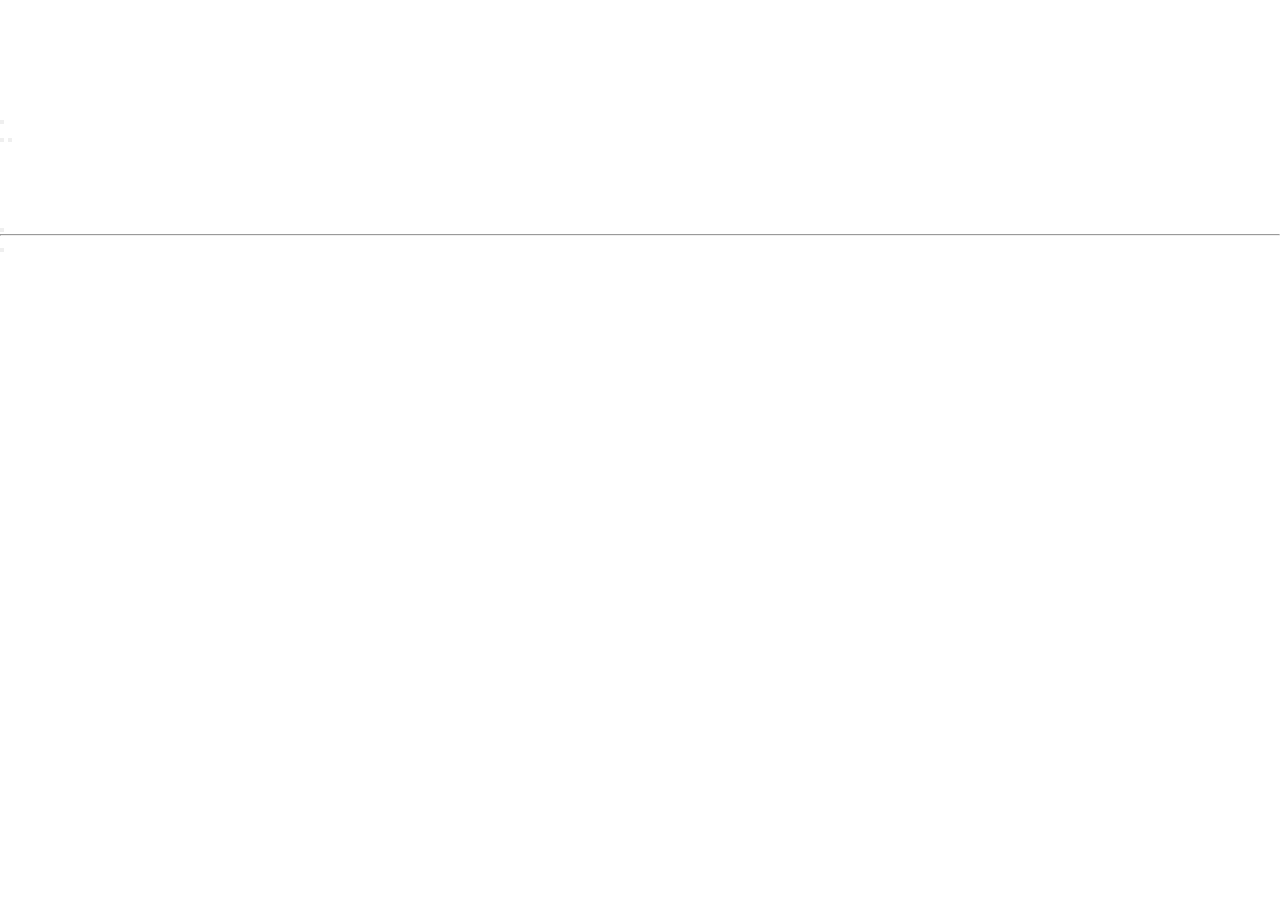
==== index.html @ 7c915f16 "scaffolding - file CSS - cartella img" ====
<!DOCTYPE html>
<html lang="it">
<head>
    <meta charset="UTF-8">
    <meta http-equiv="X-UA-Compatible" content="IE=edge">
    <meta name="viewport" content="width=device-width, initial-scale=1.0">
    <link rel="stylesheet" href="css/style.css">
    <title>Discord</title>
</head>
<body>
    <header>
        <div class="container clearfix">
            <div class="logo float sx">
                <img src="" alt="">
            </div>

            <nav class="float sx">
                <ul>
                    <li><a href=""></a></li>
                    <li><a href=""></a></li>
                    <li><a href=""></a></li>
                    <li><a href=""></a></li>
                    <li><a href=""></a></li>
                </ul>
            </nav>

            <div class="log-in_box float sx">
                <button class="log-in_button white_bg"></button>
            </div>
        </div>
    </header>

    <main>
        <section class="banner_top">
            <div class="container"> 

                <h1></h1>
                <p></p>

                <div class="banner_button">
                    <button class="cta download white_bg">
                        <a href=""></a>
                    </button>

                    <button class="cta darkgray_bg">
                        <a href=""></a>
                    </button>
                </div>

            </div>
        </section>

        <section class=" container white_bg">

            <div class="clearfix sx_img_dir">

                <div class="img_box float sx">
                    <img src="" alt=""></div>
                <div class="text_box float sx">

                    <h2></h2>
                    <p></p>

                </div>

            </div>

        </section>

        <section class="container gray_bg">

            <div class="clearfix container dx_img_dir">

                <div class="img_box float sx">
                    <img src="" alt=""></div>
                <div class="text_box float float sx">

                    <h2></h2>
                    <p></p>

                </div>

            </div>

        </section>

        <section class="container white_bg">

            <div class="clearfix container sx_img_dir">

                <div class="img_box float sx">
                    <img src="" alt=""></div>
                <div class="text_box float sx">

                    <h2></h2>
                    <p></p>

                </div>

            </div>

        </section>

        <section class="banner_bottom">
            <div class="container"> 

                <h2></h2>
                <p></p>

                <div class="img_box">
                    <img src="" alt="">
                </div>

                <div class="banner_button">
                    <button class="download lilac_bg">
                        <a href=""></a>
                    </button>
                </div>

            </div>
        </section>

        <footer>

            <section class="sitemap container clearfix">

                <div class="big_column float sx">

                </div>

                <div class="small_column float sx">

                </div>

                <div class="small_column float sx">

                </div>

                <div class="small_column float sx">

                </div>

                <div class="small_column float sx">

                </div>

            </section>

            <hr>

            <section class="container clearfix">

                <div class="logo float dx">

                </div>

                <div class="register_box lil_bg float sx">

                    <button class="lil_bg">
                        <a href=""></a>
                    </button>

                </div>

            </section>

        </footer>

    </main>
</body>
</html>
---- css/style.css ----
*{
    margin: 0;
    padding: 0;
    box-sizing: border-box;
}
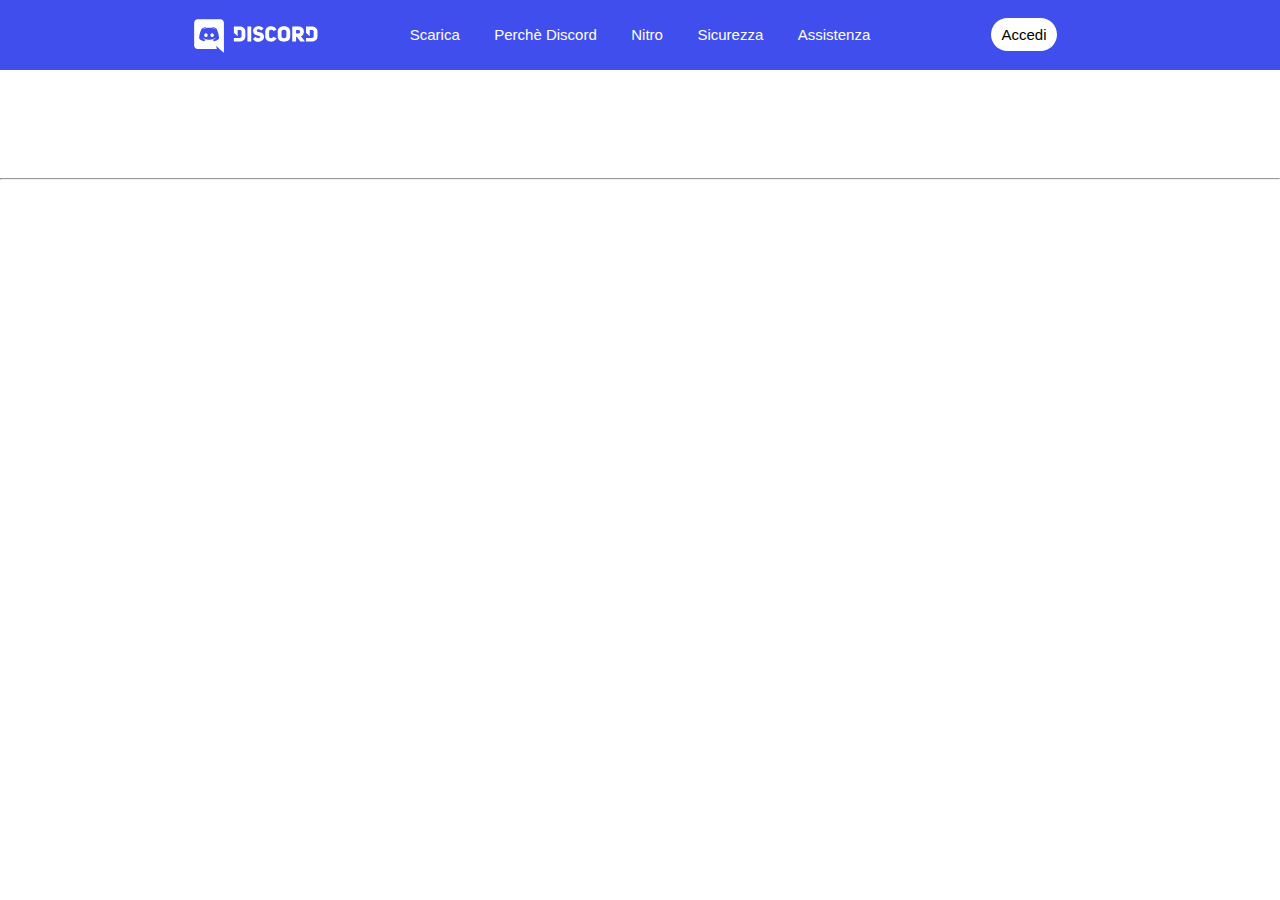
==== commit 2cca9cab: "Header" ====
--- a/index.html
+++ b/index.html
@@ -9,28 +9,32 @@
 </head>
 <body>
     <header>
+        <!-- LOGO -->
         <div class="container clearfix">
-            <div class="logo float sx">
-                <img src="" alt="">
+            <div class="small logo float_sx">
+                <img src="img/logo.svg" alt="Logo Discord">
             </div>
-
-            <nav class="float sx">
+            <!-- MENU -->
+            <nav class="float_sx">
                 <ul>
-                    <li><a href=""></a></li>
-                    <li><a href=""></a></li>
-                    <li><a href=""></a></li>
-                    <li><a href=""></a></li>
-                    <li><a href=""></a></li>
+                    <li><a href="">Scarica</a></li>
+                    <li><a href="">Perchè Discord</a></li>
+                    <li><a href="">Nitro</a></li>
+                    <li><a href="">Sicurezza</a></li>
+                    <li><a href="">Assistenza</a></li>
                 </ul>
             </nav>
-
-            <div class="log-in_box float sx">
-                <button class="log-in_button white_bg"></button>
+            <!-- LOGIN -->
+            <div class="small log-in_box float_sx">
+                <button class="small button_style white_bg">
+                    <a href="">Accedi</a>
+                </button>
             </div>
         </div>
     </header>
 
     <main>
+        <!-- HERO SECTION -->
         <section class="banner_top">
             <div class="container"> 
 
@@ -38,25 +42,25 @@
                 <p></p>
 
                 <div class="banner_button">
-                    <button class="cta download white_bg">
+                    <button class="download button_style white_bg">
                         <a href=""></a>
                     </button>
 
-                    <button class="cta darkgray_bg">
+                    <button class="button_style darkgray_bg">
                         <a href=""></a>
                     </button>
                 </div>
 
             </div>
         </section>
+        <!-- PRIMA SEZIONE -->
+        <section class="white_bg">
 
-        <section class=" container white_bg">
+            <div class="clearfix container sx_img_dir">
 
-            <div class="clearfix sx_img_dir">
-
-                <div class="img_box float sx">
+                <div class="img_box float_sx">
                     <img src="" alt=""></div>
-                <div class="text_box float sx">
+                <div class="text_box float_sx">
 
                     <h2></h2>
                     <p></p>
@@ -66,14 +70,14 @@
             </div>
 
         </section>
-
-        <section class="container gray_bg">
+        <!-- SECONDA SEZIONE -->
+        <section class="gray_bg">
 
             <div class="clearfix container dx_img_dir">
 
-                <div class="img_box float sx">
+                <div class="img_box float_sx">
                     <img src="" alt=""></div>
-                <div class="text_box float float sx">
+                <div class="text_box float float_sx">
 
                     <h2></h2>
                     <p></p>
@@ -83,14 +87,14 @@
             </div>
 
         </section>
-
-        <section class="container white_bg">
+        <!-- TERZA SEZIONE -->
+        <section class="white_bg">
 
             <div class="clearfix container sx_img_dir">
 
-                <div class="img_box float sx">
+                <div class="img_box float_sx">
                     <img src="" alt=""></div>
-                <div class="text_box float sx">
+                <div class="text_box float_sx">
 
                     <h2></h2>
                     <p></p>
@@ -100,8 +104,8 @@
             </div>
 
         </section>
-
-        <section class="banner_bottom">
+        <!-- BANNER FINALE + CTA -->
+        <section class="banner_bottom gray_bg">
             <div class="container"> 
 
                 <h2></h2>
@@ -112,35 +116,35 @@
                 </div>
 
                 <div class="banner_button">
-                    <button class="download lilac_bg">
+                    <button class="download button_style lilac_bg">
                         <a href=""></a>
                     </button>
                 </div>
 
             </div>
         </section>
-
+        <!-- SITEMAP + REGISTER -->
         <footer>
 
             <section class="sitemap container clearfix">
 
-                <div class="big_column float sx">
+                <div class="big_column float_sx">
 
                 </div>
 
-                <div class="small_column float sx">
+                <div class="small_column float_sx">
 
                 </div>
 
-                <div class="small_column float sx">
+                <div class="small_column float_sx">
 
                 </div>
 
-                <div class="small_column float sx">
+                <div class="small_column float_sx">
 
                 </div>
 
-                <div class="small_column float sx">
+                <div class="small_column float_sx">
 
                 </div>
 
@@ -150,13 +154,13 @@
 
             <section class="container clearfix">
 
-                <div class="logo float dx">
+                <div class="logo float_dx">
 
                 </div>
 
-                <div class="register_box lil_bg float sx">
+                <div class="register_box float_sx">
 
-                    <button class="lil_bg">
+                    <button class="small button_style lilac_bg">
                         <a href=""></a>
                     </button>
 
--- a/css/style.css
+++ b/css/style.css
@@ -4,3 +4,115 @@
     box-sizing: border-box;
 }
 
+/* COMMON */
+body{
+    font-family: Whitney,Helvetica Neue,Helvetica,Arial,sans-serif;
+}
+
+.container{
+    width: 80%;
+    margin: auto;
+}
+
+.clearfix{
+    content: "";
+    display: table;
+    clear: both;
+}
+
+.float_sx{
+    float: left;
+}
+
+.float_dx{
+    float: right;
+}
+
+/* COLORI SFONDI E TESTI */
+
+.white_bg{
+    background-color: white;
+}
+
+.darkgray_bg{
+    background-color: #363A3E;
+}
+
+.lilac_bg{
+    background-color: violet;
+}
+/* / COLORI SFONDI E TESTI */
+
+  /* BUTTON STYLE */
+
+    .button_style{
+        border: 1px solid;
+        border-radius: 25px;
+        font-size: 15px;
+        border: none;
+    }
+
+    .button_style > a{
+        text-decoration: none;
+    }
+
+    .button_style.white_bg >a{
+        color: black;
+    }
+
+    .button_style.darkgray_bg, .button_style.lilac.bg  >a{
+        color: white;
+    }
+
+    button.small{
+        font-size: 15px;
+        padding: 3% 4%;
+    }
+    /* BUTTON STYLE */
+
+/* /COMMON */
+
+/* LOGO + MENU + LOGIN */
+header{
+    background-color: #404eed;
+}
+
+header > .container{
+    height: 70px;
+}
+
+header >  div{
+    text-align: center;
+    line-height: 70px;
+}
+
+header .container > .small{
+    width: calc(100% / 4);
+}
+    /* LOGO */
+    header .logo img{
+        height: 50%;
+        vertical-align: middle;
+    }
+    /* /LOGO */
+
+    /* MENU */
+    nav{
+        width: calc((100% / 4) * 2);
+    }
+
+    header nav ul li{
+        display: inline-block;
+        list-style: none;
+        font-size: 15px;
+        padding: 0 15px;
+    }
+
+    header nav ul li a{
+        color: white;
+        text-decoration: none;
+    }
+    /* / MENU */
+
+/* / LOGO + MENU + LOGIN */
+
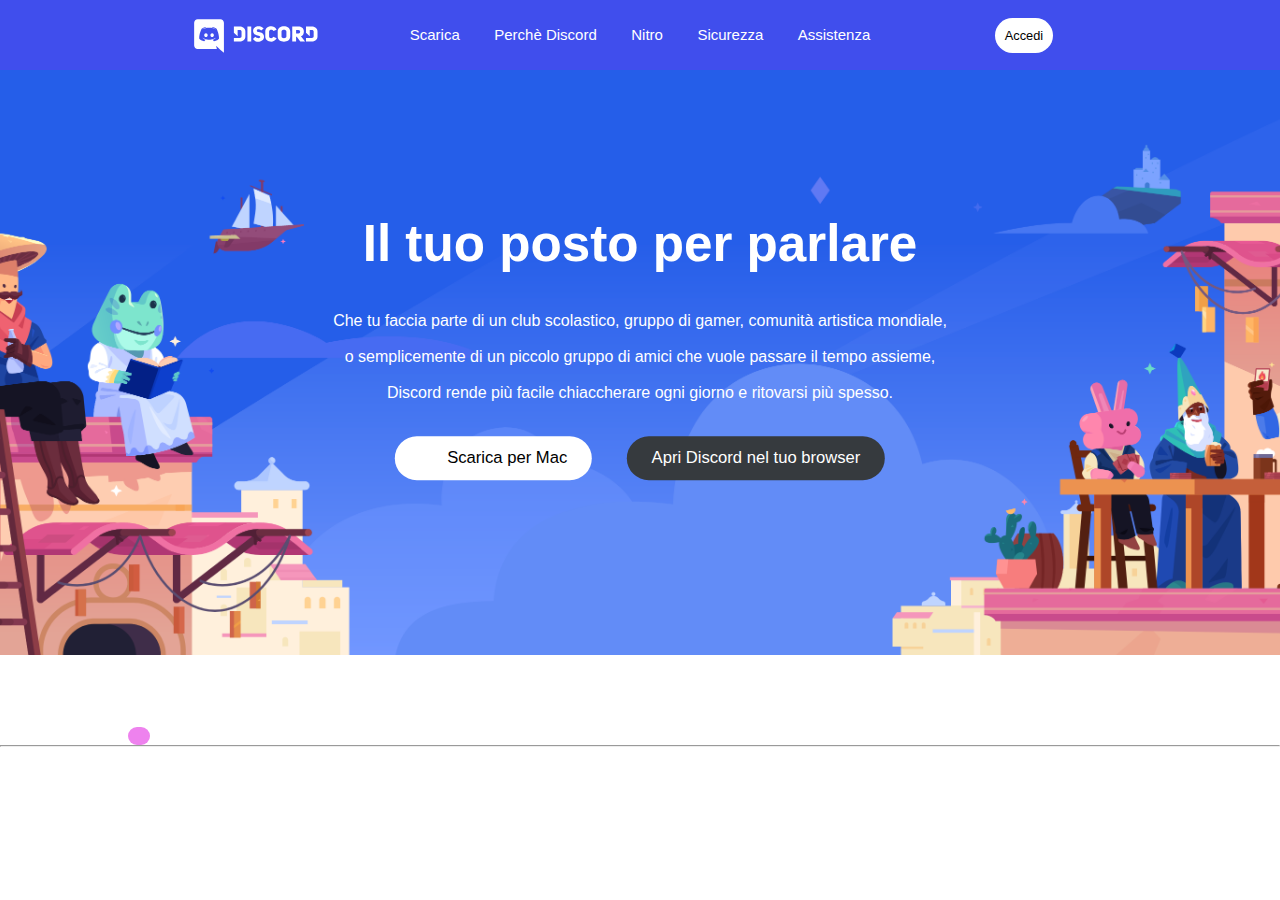
==== commit 1b4398a0: "Hero section" ====
--- a/index.html
+++ b/index.html
@@ -4,6 +4,9 @@
     <meta charset="UTF-8">
     <meta http-equiv="X-UA-Compatible" content="IE=edge">
     <meta name="viewport" content="width=device-width, initial-scale=1.0">
+    <!-- IMPORT FONTAWSOME -->
+    <link rel="stylesheet" href="https://cdnjs.cloudflare.com/ajax/libs/font-awesome/5.15.3/css/all.min.css" integrity="sha512-iBBXm8fW90+nuLcSKlbmrPcLa0OT92xO1BIsZ+ywDWZCvqsWgccV3gFoRBv0z+8dLJgyAHIhR35VZc2oM/gI1w==" crossorigin="anonymous" referrerpolicy="no-referrer" />
+    <!-- / IMPORT FONTAWSOME -->
     <link rel="stylesheet" href="css/style.css">
     <title>Discord</title>
 </head>
@@ -35,23 +38,28 @@
 
     <main>
         <!-- HERO SECTION -->
-        <section class="banner_top">
-            <div class="container"> 
+        <section class=" banner_top">
+                <div class="container"> 
+                    <div class="banner_content_box">
 
-                <h1></h1>
-                <p></p>
+                        <div class="banner_text_box white_text">
+                            <h1>Il tuo posto per parlare</h1>
+                            <p>Che tu faccia parte di un club scolastico, gruppo di gamer, comunità artistica mondiale, o semplicemente di un piccolo gruppo di amici che vuole passare il tempo assieme, Discord rende più facile chiaccherare ogni giorno e ritovarsi più spesso.</p>
+                        </div>        
 
-                <div class="banner_button">
-                    <button class="download button_style white_bg">
-                        <a href=""></a>
-                    </button>
+                        <div class="banner_button_box">
+                            <button class="big download button_style white_bg">
+                                <a href="">Scarica per Mac</a>
+                            </button>
 
-                    <button class="button_style darkgray_bg">
-                        <a href=""></a>
-                    </button>
+                            <button class="big button_style darkgray_bg">
+                                <a href="">Apri Discord nel tuo browser</a>
+                            </button>
+                        </div>
+
+                    </div>
                 </div>
-
-            </div>
+                
         </section>
         <!-- PRIMA SEZIONE -->
         <section class="white_bg">
--- a/css/style.css
+++ b/css/style.css
@@ -41,6 +41,10 @@
 .lilac_bg{
     background-color: violet;
 }
+
+.white_text{
+    color: white;
+}
 /* / COLORI SFONDI E TESTI */
 
   /* BUTTON STYLE */
@@ -60,17 +64,29 @@
         color: black;
     }
 
-    .button_style.darkgray_bg, .button_style.lilac.bg  >a{
+    .button_style.darkgray_bg > a, .button_style.lilac.bg  >a{
         color: white;
     }
 
     button.small{
-        font-size: 15px;
-        padding: 3% 4%;
+        font-size: 1vw;
+        padding: 4% 4%;
+    }
+
+    button.big{
+        font-size: 1.3vw;
+        padding: 2% 4%;
+    }
+
+    button.download:before{
+        font-family: "Font Awesome 5 free";
+        content: "\f309";
+        font-weight: 600;
+        margin: 0 5px;
     }
     /* BUTTON STYLE */
 
-/* /COMMON */
+/* / COMMON */
 
 /* LOGO + MENU + LOGIN */
 header{
@@ -116,3 +132,46 @@
 
 /* / LOGO + MENU + LOGIN */
 
+/* HERO SECTION */
+section.banner_top{
+    background-image: url("../img/jumbo.png");
+    background-size: cover;
+    background-position: center;
+    height: 65vh;
+}
+
+section.banner_top > .container{
+    height: 100%;
+    position: relative;
+}
+
+section .banner_content_box{
+    position: absolute;
+    left: 50%;
+    top: 50%;
+    transform: translate(-50%, -50%);
+    width: 60%;
+    margin: auto;
+    text-align: center;
+    padding-bottom: 3%;
+}
+
+.banner_text_box > h1{
+    font-size: 4vw;
+    padding-bottom: 5%;
+}
+
+.banner_text_box > p{
+    font-weight: 500;
+    line-height: 4vh;
+}
+
+.banner_button_box{
+    margin-top: 4%;
+}
+
+.banner_button_box > button:first-child{
+    margin-right: 5%;
+}
+
+/* / HERO SECTION */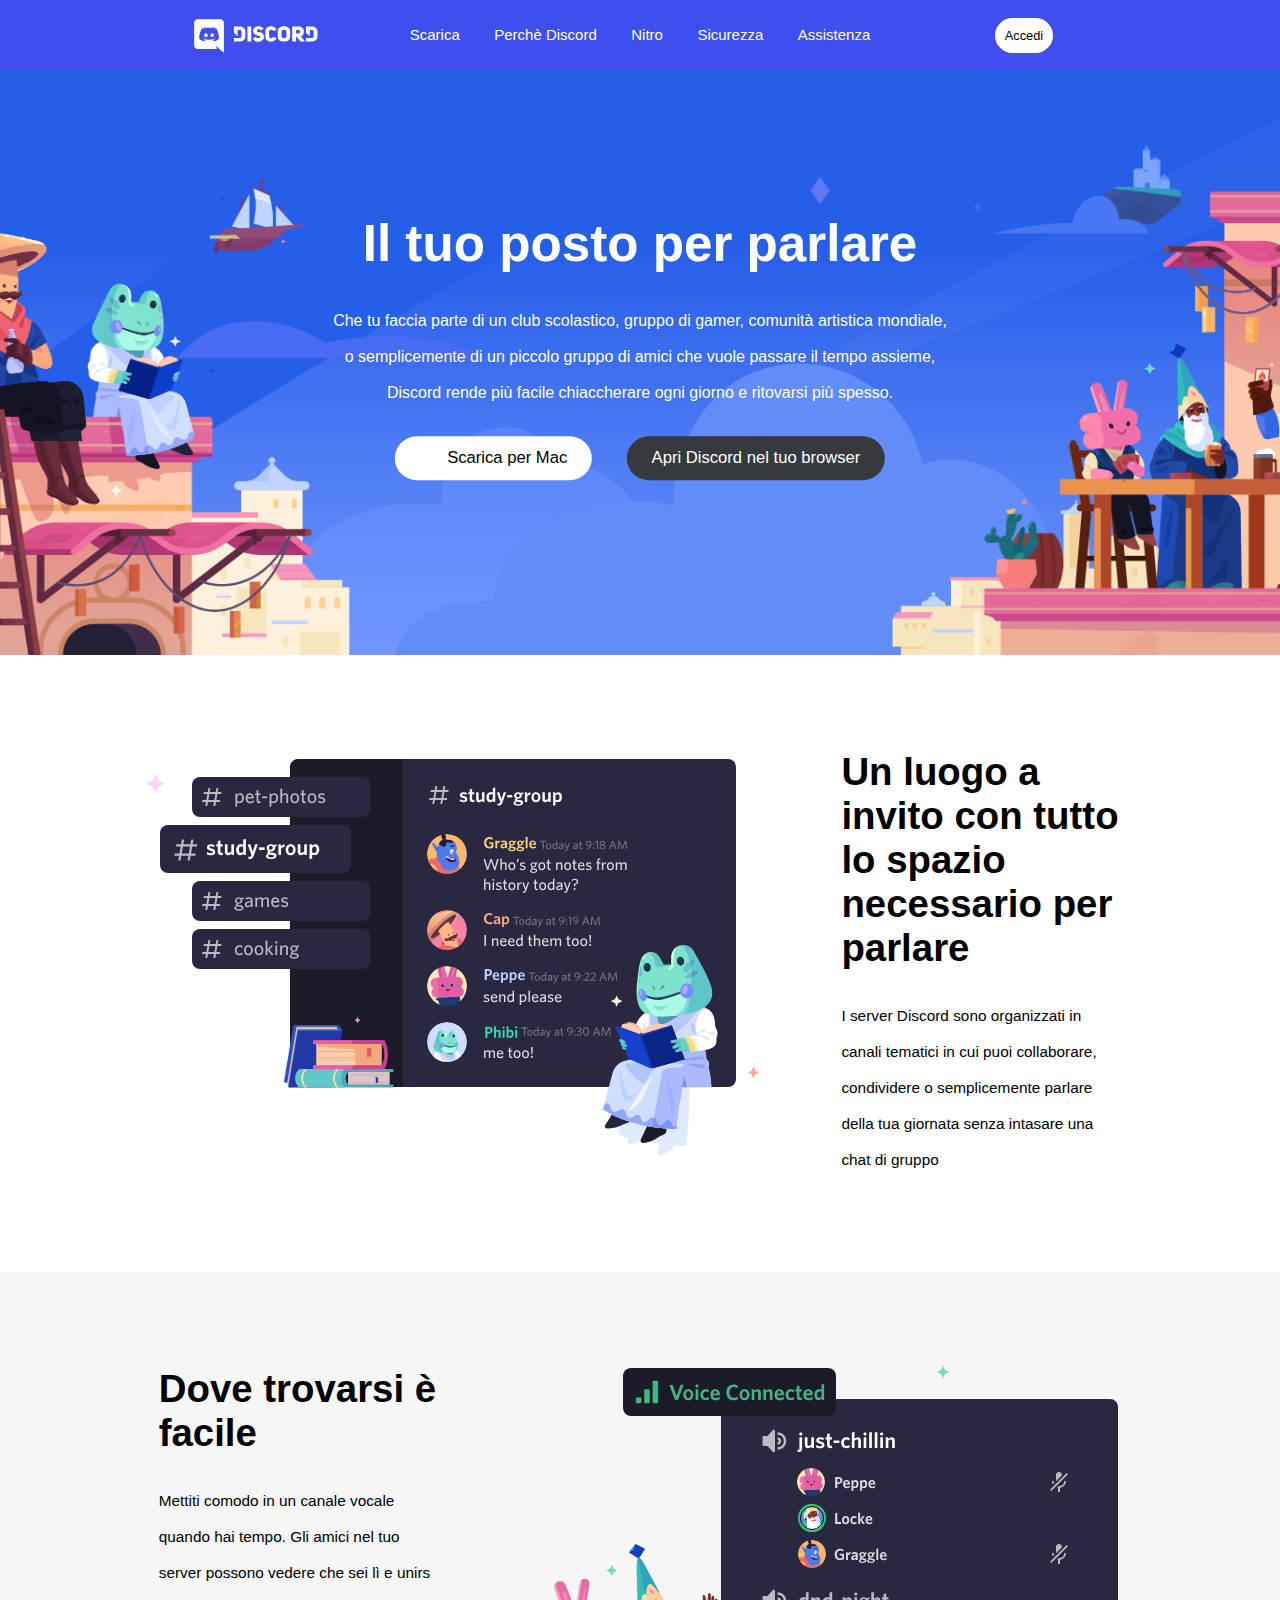
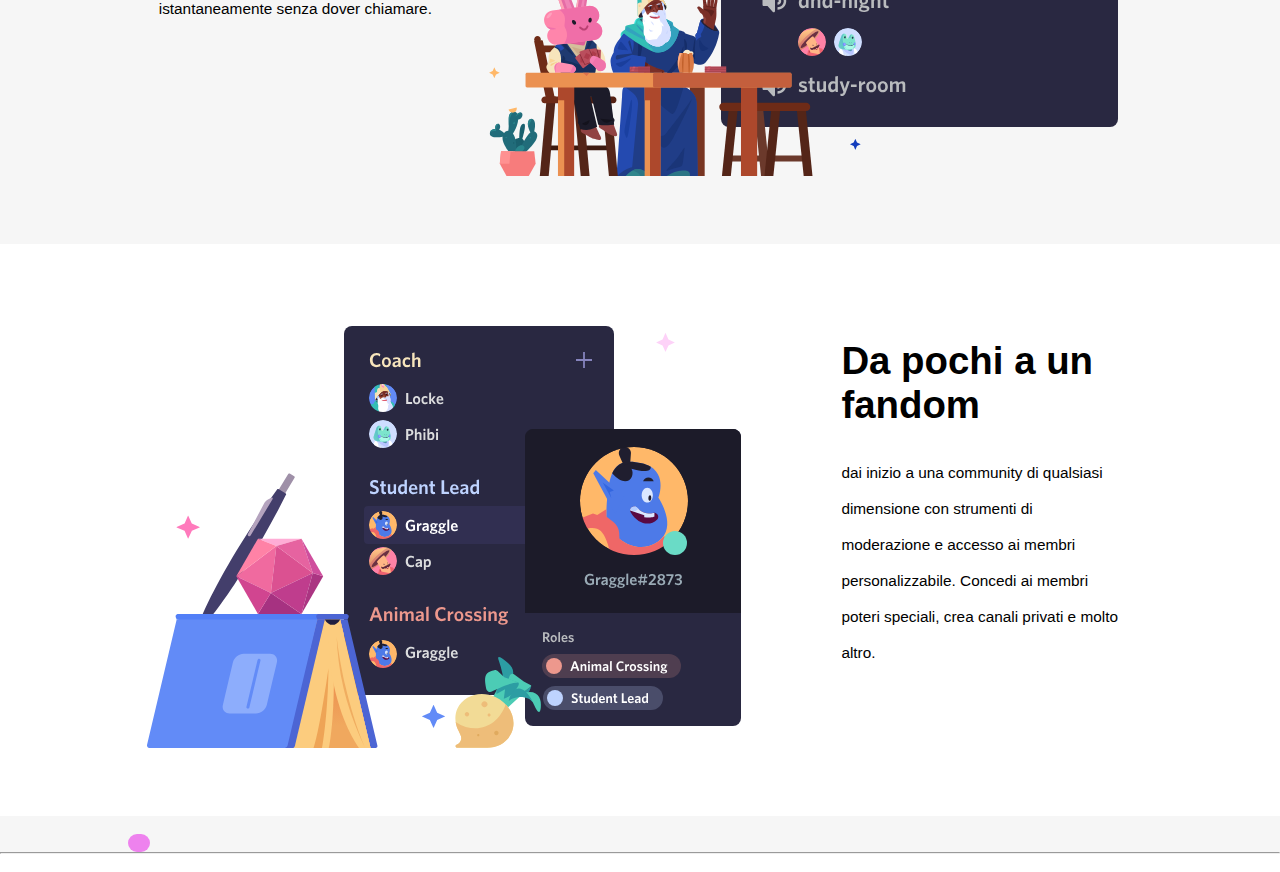
==== commit a8b6f48d: "Creazione delle 3 sezioni con immagini" ====
--- a/index.html
+++ b/index.html
@@ -61,57 +61,61 @@
                 </div>
                 
         </section>
+
         <!-- PRIMA SEZIONE -->
-        <section class="white_bg">
+        <section class="slide white_bg">
 
-            <div class="clearfix container sx_img_dir">
+            <div class="clearfix container">
 
                 <div class="img_box float_sx">
-                    <img src="" alt=""></div>
+                    <img src="img/item1.svg" alt="Locations"></div>
                 <div class="text_box float_sx">
 
-                    <h2></h2>
-                    <p></p>
+                    <h2>Un luogo a invito con tutto lo spazio necessario per parlare</h2>
+                    <p>I server Discord sono organizzati in canali tematici in cui puoi collaborare, condividere o semplicemente parlare della tua giornata senza intasare una chat di gruppo</p>
 
                 </div>
 
             </div>
 
         </section>
+
         <!-- SECONDA SEZIONE -->
-        <section class="gray_bg">
+        <section class="slide gray_bg">
 
-            <div class="clearfix container dx_img_dir">
+            <div class="clearfix container">
+
+                <div class="text_box float float_sx">
+
+                    <h2>Dove trovarsi è facile</h2>
+                    <p>Mettiti comodo in un canale vocale quando hai tempo. Gli amici nel tuo server possono vedere che sei lì e unirs istantaneamente senza dover chiamare.</p>
+
+                </div>
 
                 <div class="img_box float_sx">
-                    <img src="" alt=""></div>
-                <div class="text_box float float_sx">
+                    <img src="img/item2.svg" alt="Channels"></div>
 
-                    <h2></h2>
-                    <p></p>
+            </div>
+
+        </section>
+        <!-- TERZA SEZIONE -->
+        <section class="slide white_bg">
+
+            <div class="clearfix container">
+
+                <div class="img_box float_sx">
+                    <img src="img/item3.svg" alt="Member Permissions"></div>
+                <div class="text_box float_sx">
+
+                    <h2>Da pochi a un fandom</h2>
+                    <p>dai inizio a una community di qualsiasi dimensione con strumenti di moderazione e accesso ai membri personalizzabile. Concedi ai membri poteri speciali, crea canali privati e molto altro.</p>
 
                 </div>
 
             </div>
 
         </section>
-        <!-- TERZA SEZIONE -->
-        <section class="white_bg">
 
-            <div class="clearfix container sx_img_dir">
-
-                <div class="img_box float_sx">
-                    <img src="" alt=""></div>
-                <div class="text_box float_sx">
-
-                    <h2></h2>
-                    <p></p>
-
-                </div>
-
-            </div>
-
-        </section>
         <!-- BANNER FINALE + CTA -->
         <section class="banner_bottom gray_bg">
             <div class="container"> 
@@ -131,6 +135,7 @@
 
             </div>
         </section>
+
         <!-- SITEMAP + REGISTER -->
         <footer>
 
--- a/css/style.css
+++ b/css/style.css
@@ -32,6 +32,10 @@
 
 .white_bg{
     background-color: white;
+}
+
+.gray_bg{
+    background-color: #F6F6F6;
 }
 
 .darkgray_bg{
@@ -174,4 +178,34 @@
     margin-right: 5%;
 }
 
-/* / HERO SECTION */+/* / HERO SECTION */
+
+/* SLIDE REGOLE GENERALI*/
+
+section.slide{
+    padding: 5% 0;
+}
+
+div > .img_box{
+    width: calc((100% / 3) * 2);
+}
+
+div > .text_box{
+    width: calc(100% / 3);
+}
+
+div.text_box{
+    padding: 3%;
+}
+
+div.text_box > h2{
+    font-size: 3vw;
+}
+
+div.text_box > p{
+    margin-top: 10%;
+    font-size: 1.2vw;
+    line-height: 4vh;
+}
+
+/* / SLIDE 1 */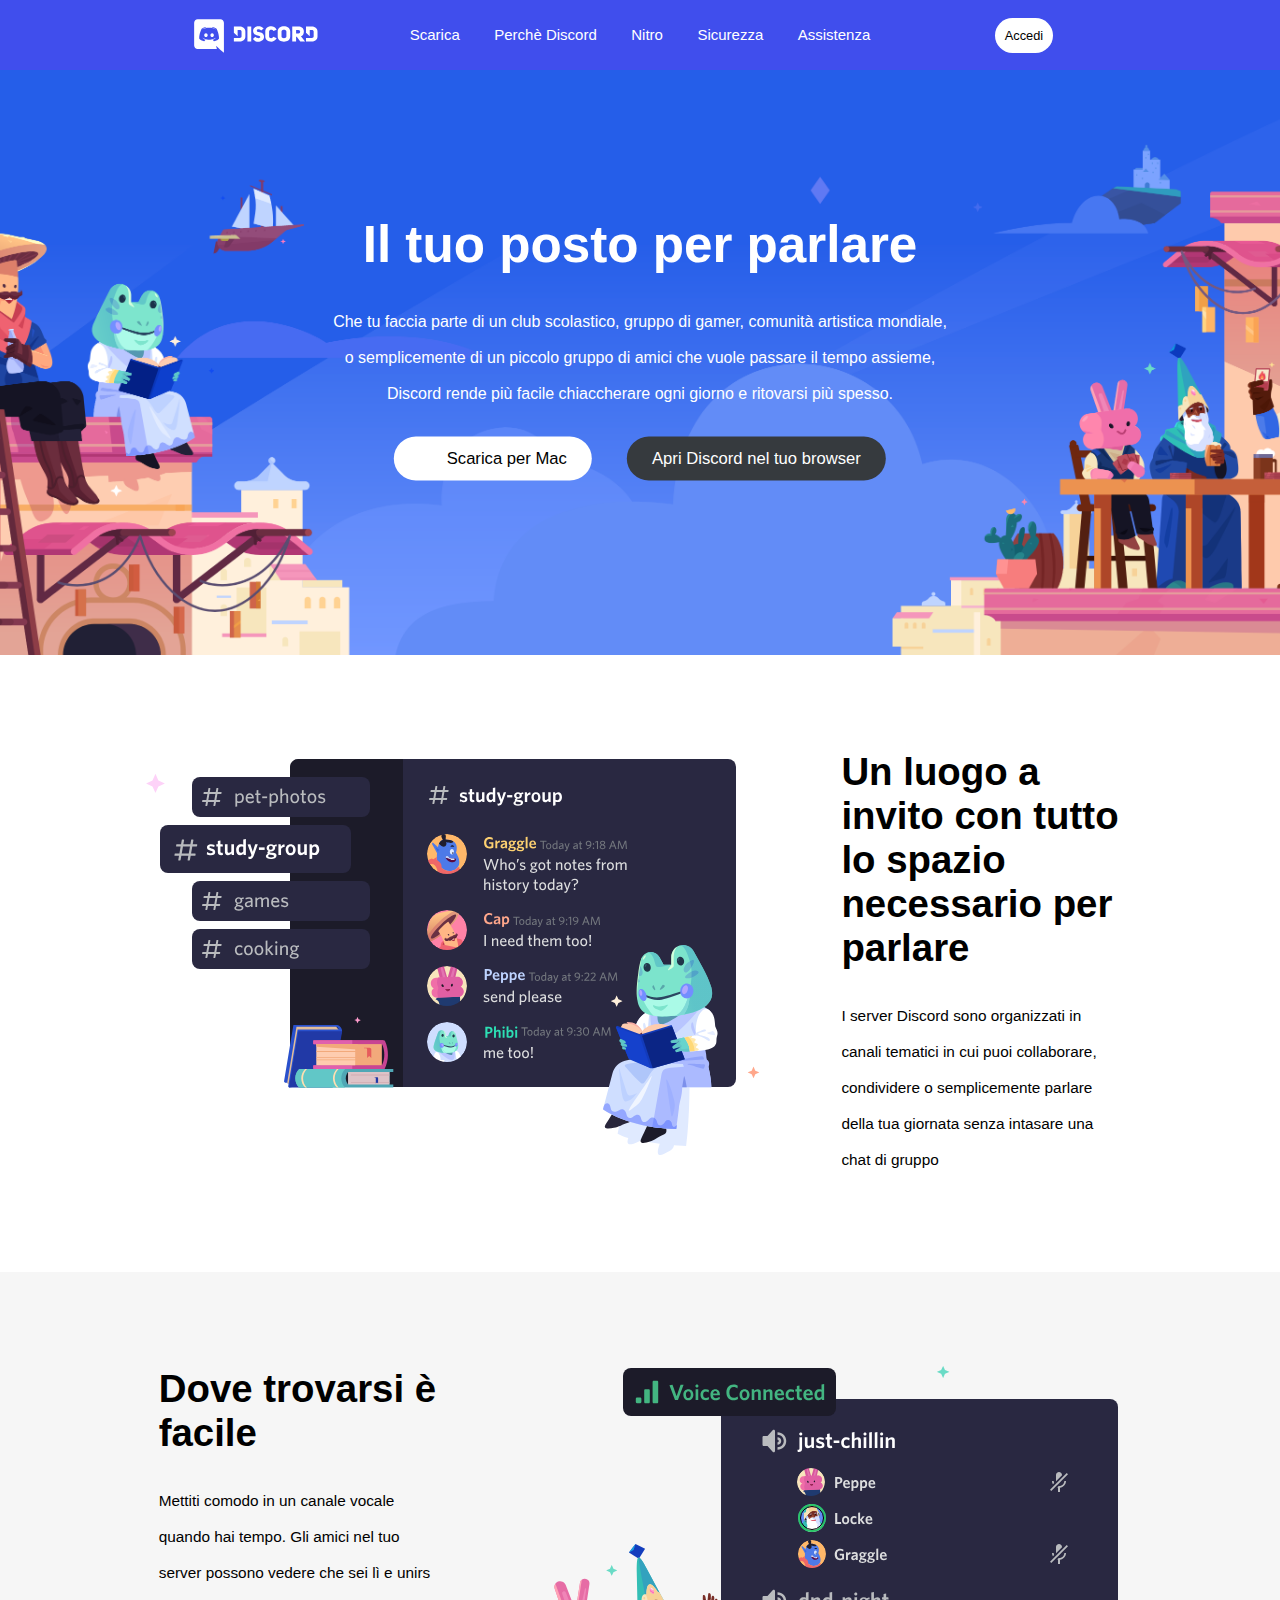
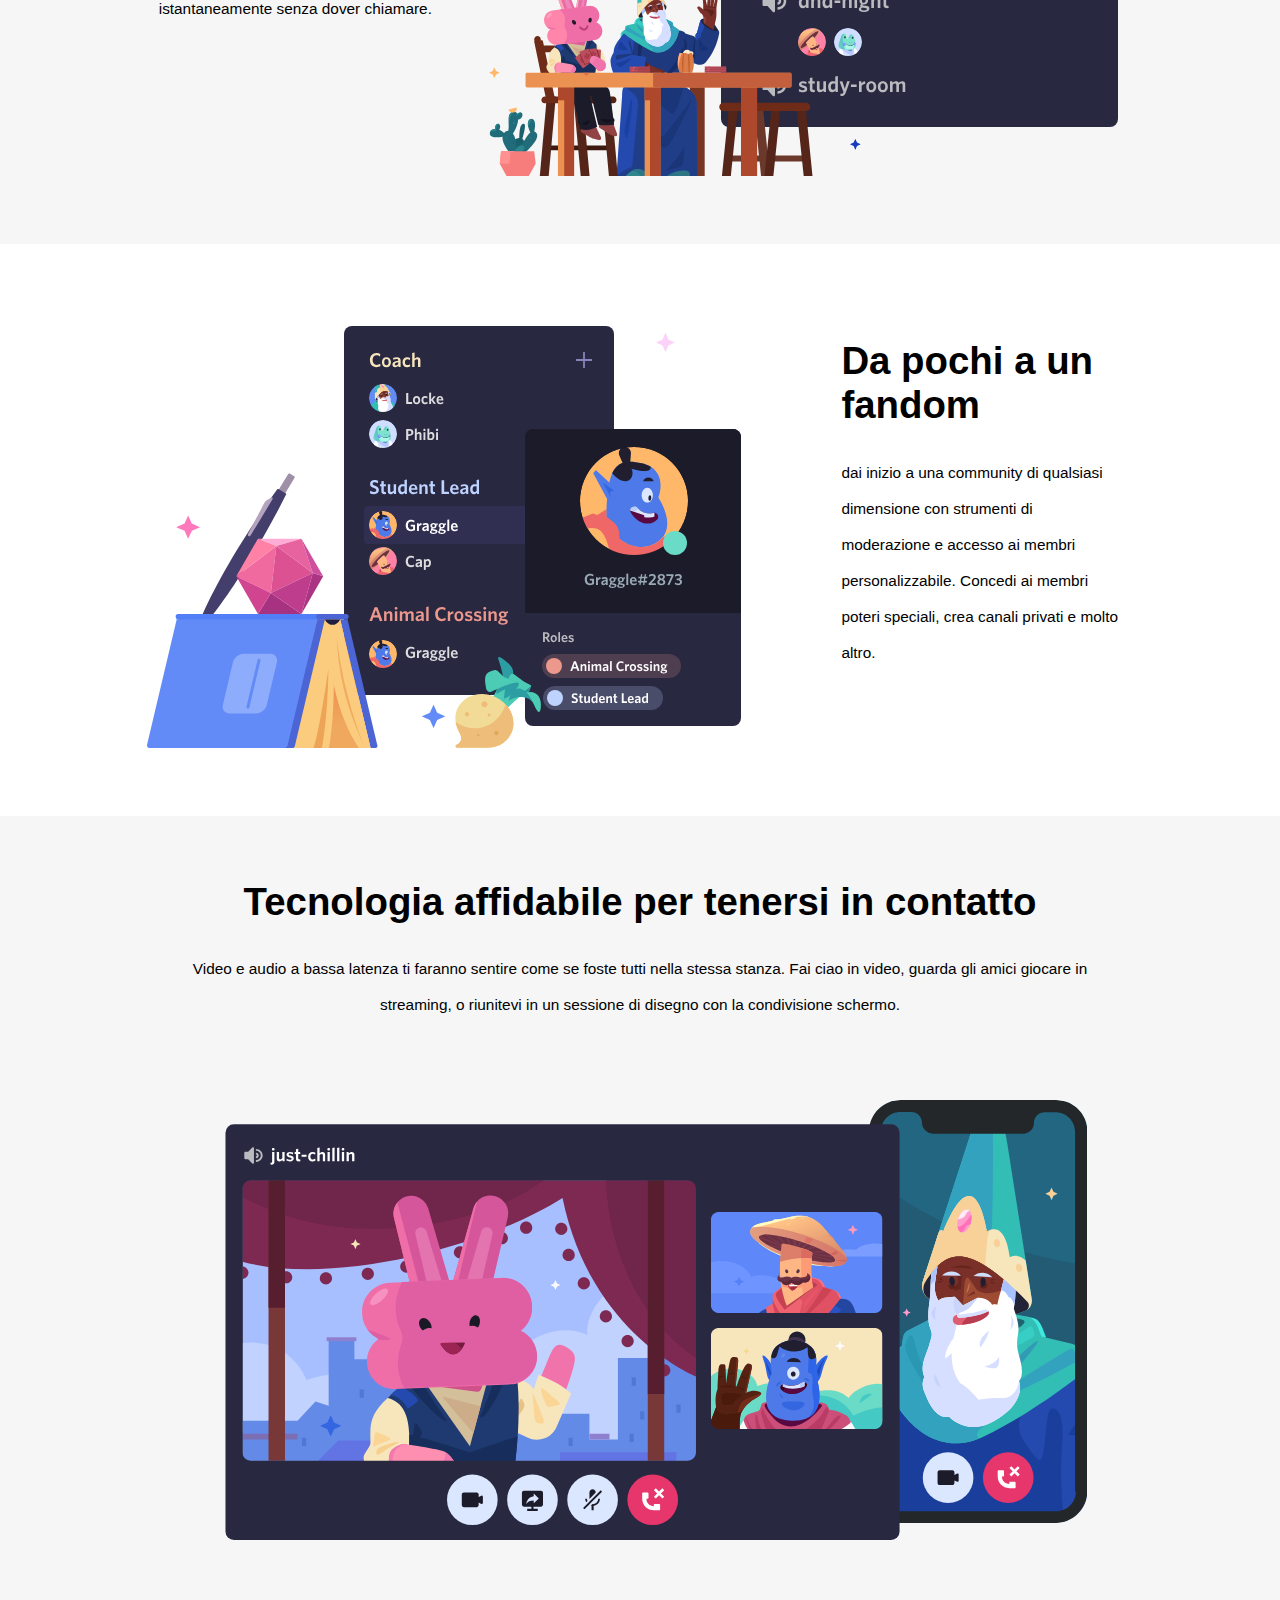
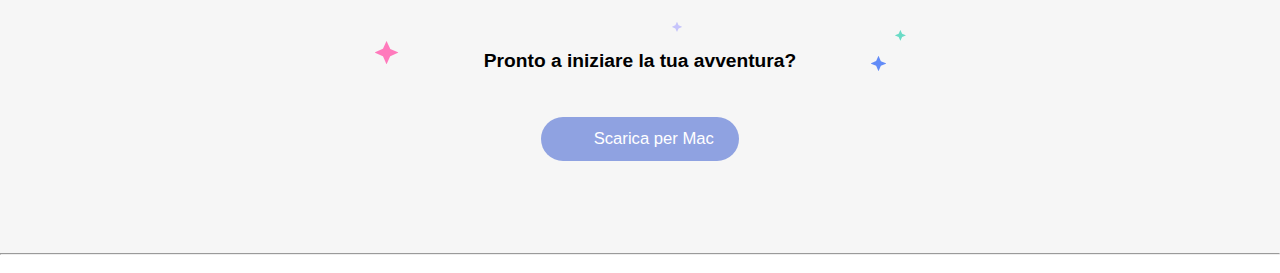
==== commit 5d0ef52b: "Banner grande prima del footer" ====
--- a/index.html
+++ b/index.html
@@ -120,23 +120,27 @@
         <section class="banner_bottom gray_bg">
             <div class="container"> 
 
-                <h2></h2>
-                <p></p>
+                <h2>Tecnologia affidabile per tenersi in contatto</h2>
+                <p>Video e audio a bassa latenza ti faranno sentire come se foste tutti nella stessa stanza. Fai ciao in video, guarda gli amici giocare in streaming, o riunitevi in un sessione di disegno con la condivisione schermo.</p>
 
                 <div class="img_box">
-                    <img src="" alt="">
+                    <img src="img/item4-big.svg" alt="Discord call">
                 </div>
 
                 <div class="banner_button">
-                    <button class="download button_style lilac_bg">
-                        <a href=""></a>
+                    <div class="stars_layover">
+                        <img src="img/stars.svg" alt="stars">
+                    </div>
+                    <h3>Pronto a iniziare la tua avventura?</h2>
+                    <button class="big download button_style lilac_bg">
+                        <a href="">Scarica per Mac</a>
                     </button>
                 </div>
 
             </div>
         </section>
 
-        <!-- SITEMAP + REGISTER -->
+        <!-- FOOTER: SITEMAP + REGISTER -->
         <footer>
 
             <section class="sitemap container clearfix">
@@ -182,7 +186,7 @@
             </section>
 
         </footer>
-
+        <!-- / FOOTER -->
     </main>
 </body>
 </html>--- a/css/style.css
+++ b/css/style.css
@@ -43,7 +43,7 @@
 }
 
 .lilac_bg{
-    background-color: violet;
+    background-color: #8FA2E1;
 }
 
 .white_text{
@@ -68,7 +68,7 @@
         color: black;
     }
 
-    .button_style.darkgray_bg > a, .button_style.lilac.bg  >a{
+    .button_style.darkgray_bg > a, .button_style.lilac_bg > a{
         color: white;
     }
 
@@ -79,7 +79,7 @@
 
     button.big{
         font-size: 1.3vw;
-        padding: 2% 4%;
+        padding: 12px 25px;
     }
 
     button.download:before{
@@ -87,6 +87,10 @@
         content: "\f309";
         font-weight: 600;
         margin: 0 5px;
+    }
+
+    button.download.lilac_bg:before{
+        color: white;
     }
     /* BUTTON STYLE */
 
@@ -186,11 +190,11 @@
     padding: 5% 0;
 }
 
-div > .img_box{
+.slide .img_box{
     width: calc((100% / 3) * 2);
 }
 
-div > .text_box{
+.slide .text_box{
     width: calc(100% / 3);
 }
 
@@ -198,7 +202,7 @@
     padding: 3%;
 }
 
-div.text_box > h2{
+div.text_box > h2, .banner_bottom h2{
     font-size: 3vw;
 }
 
@@ -208,4 +212,46 @@
     line-height: 4vh;
 }
 
-/* / SLIDE 1 */+/* / SLIDE REGOLE GENERALI*/
+
+/* BANNER FINALE + CTA */
+
+section.banner_bottom{
+    text-align: center;
+    padding: 5%;
+}
+
+section.banner_bottom .img_box > img{
+    width: 100%;
+    margin: 2vh;
+}
+
+section.banner_bottom p{
+    font-size: 1.2vw;
+    line-height: 4vh;
+    font-weight: 500;
+    margin-top: 3vh;
+}
+
+section.banner_bottom .banner_button{
+    position: relative;
+    padding: 3%;
+}
+
+.stars_layover{
+    position: absolute;
+    top: 0;
+    left: 0;
+    right: 0;
+}
+
+section.banner_bottom .banner_button > h3{
+    font-size: 1.5vw;
+}
+
+section.banner_bottom .banner_button button.download{
+    margin-top: 5vh;
+}
+
+/* / BANNER FINALE + CTA */
+
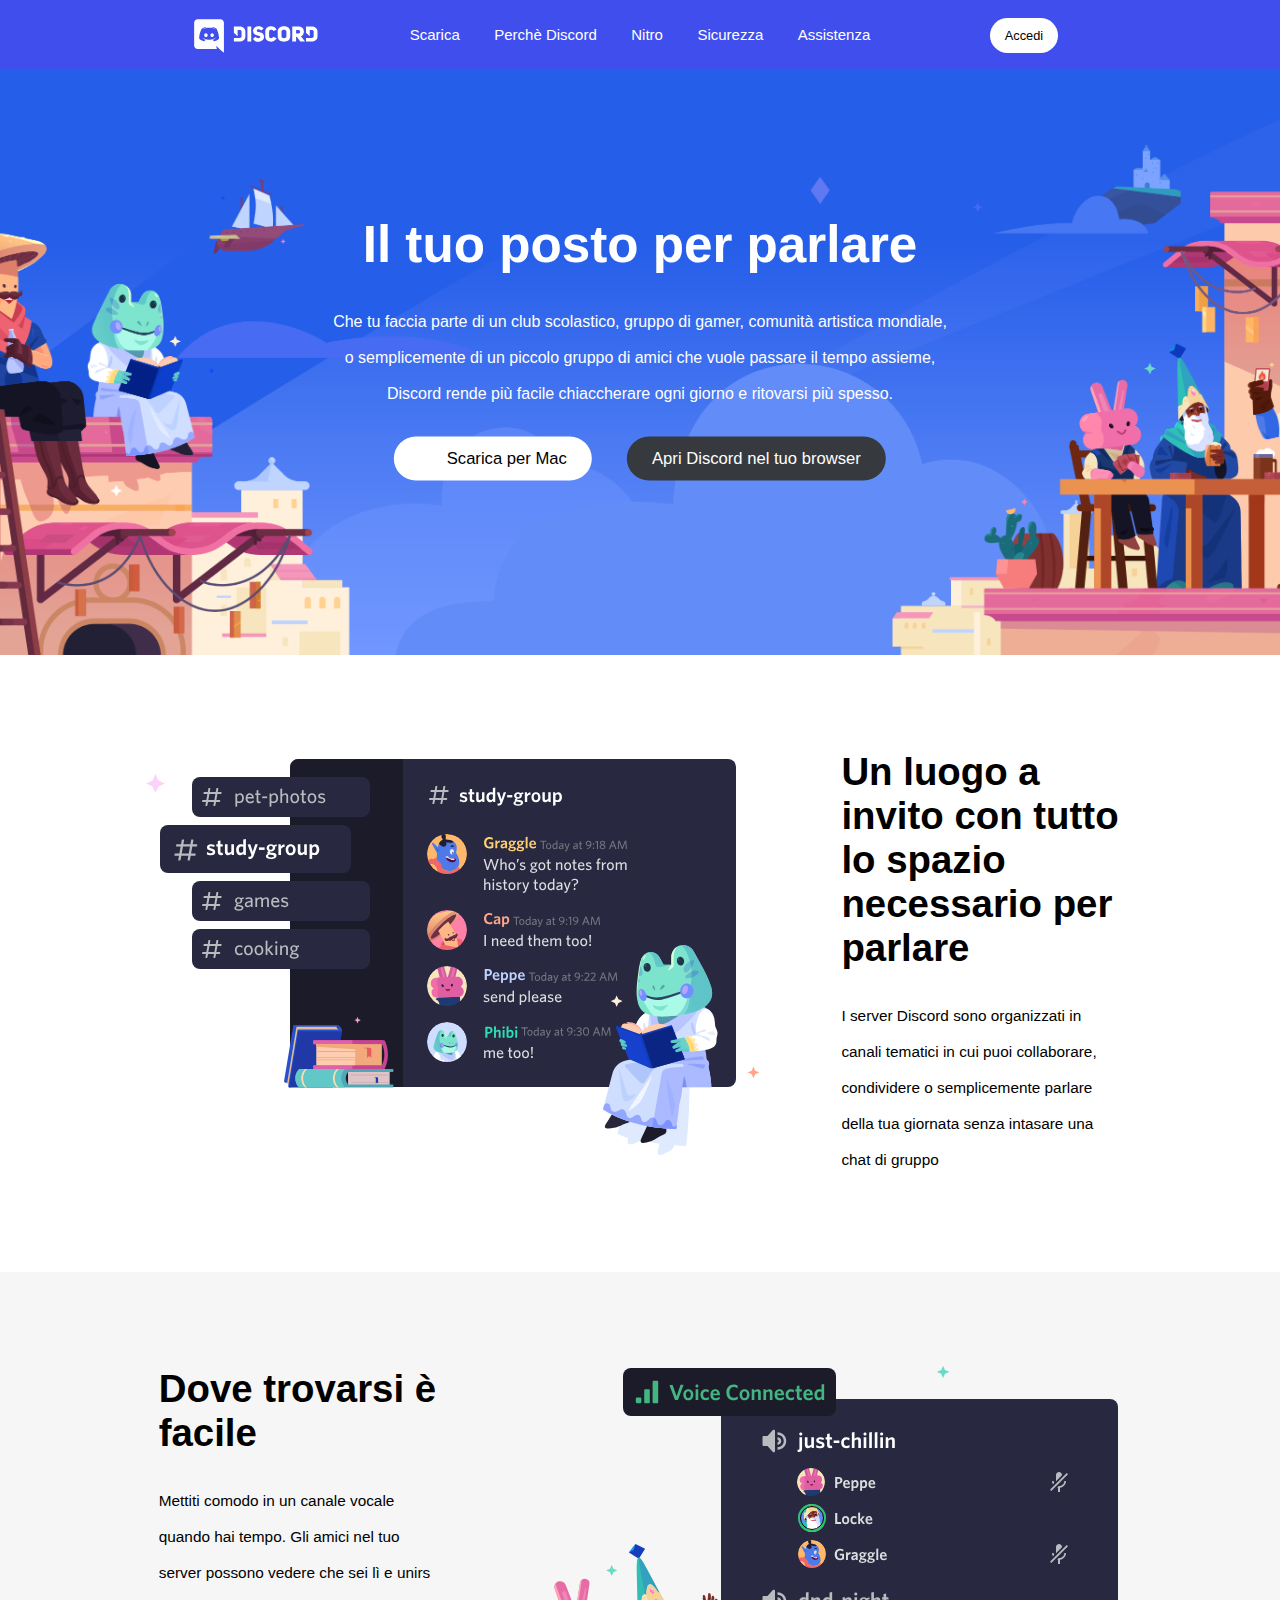
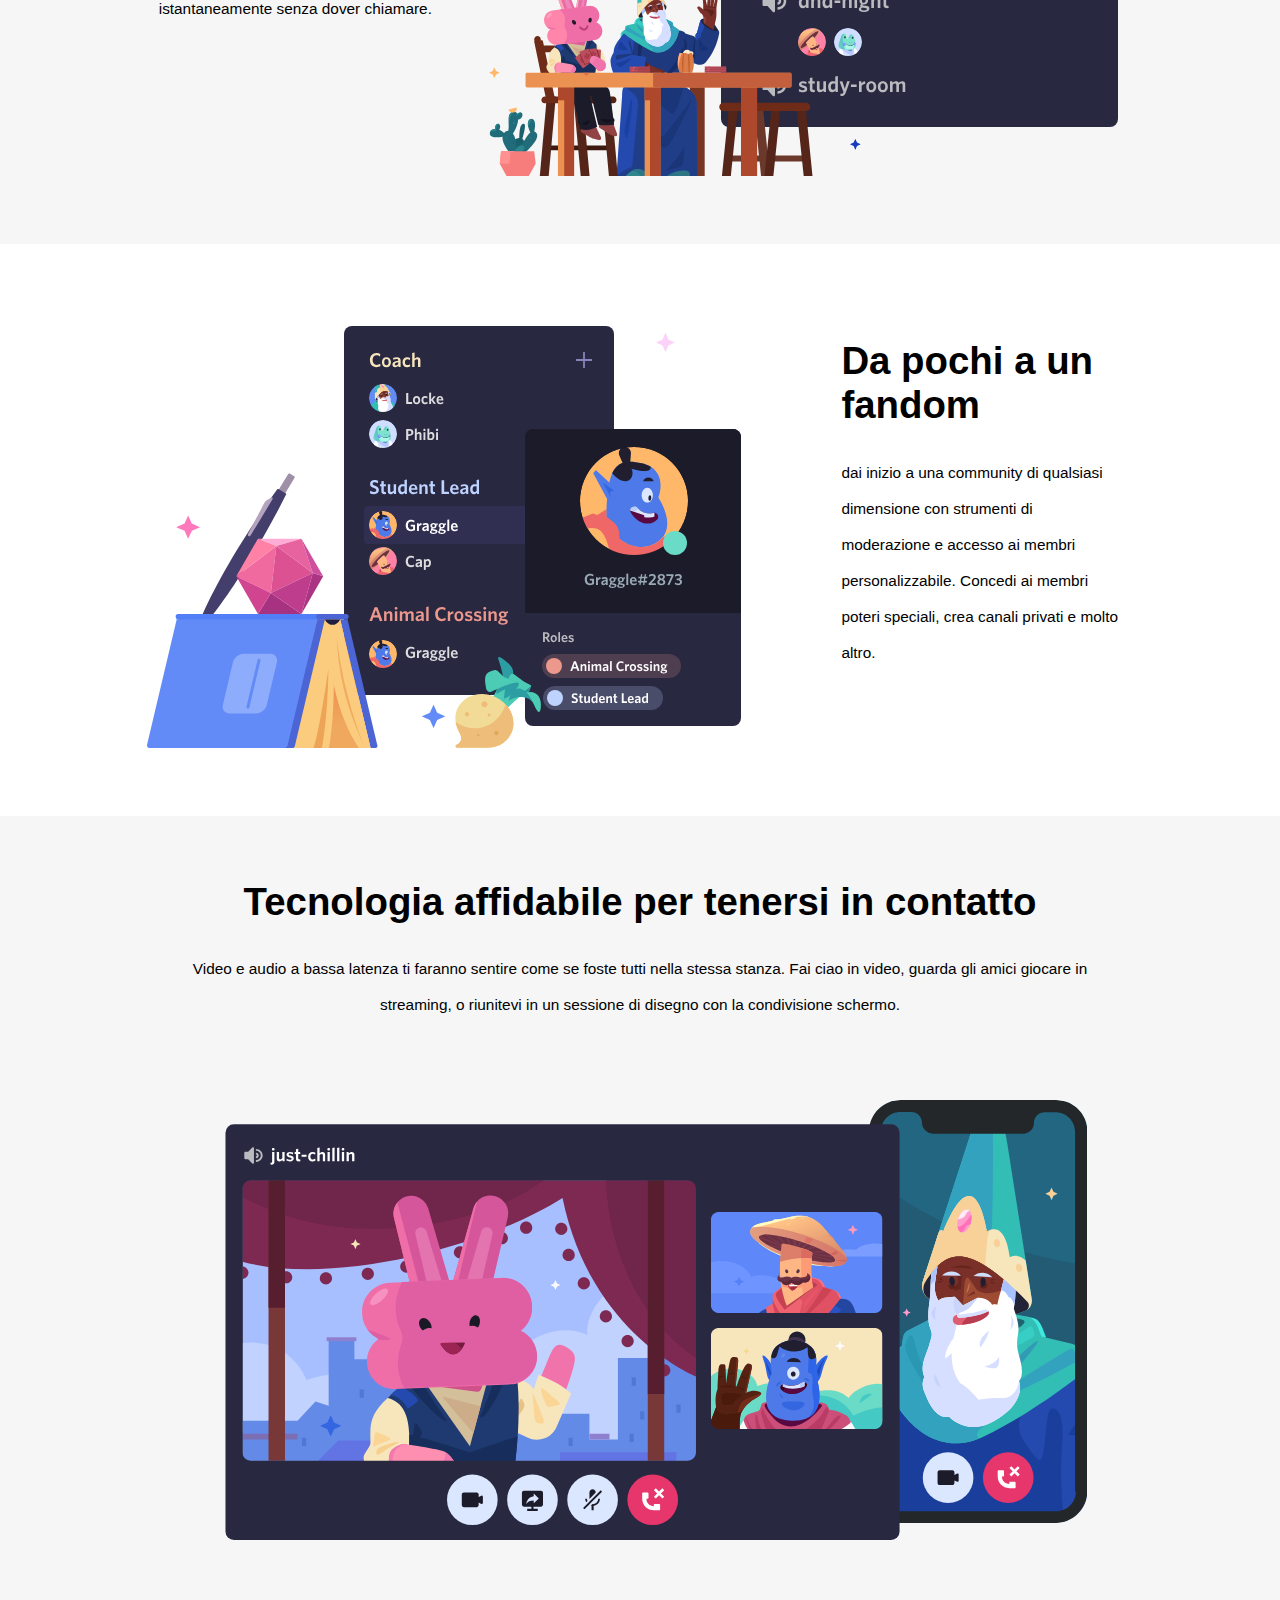
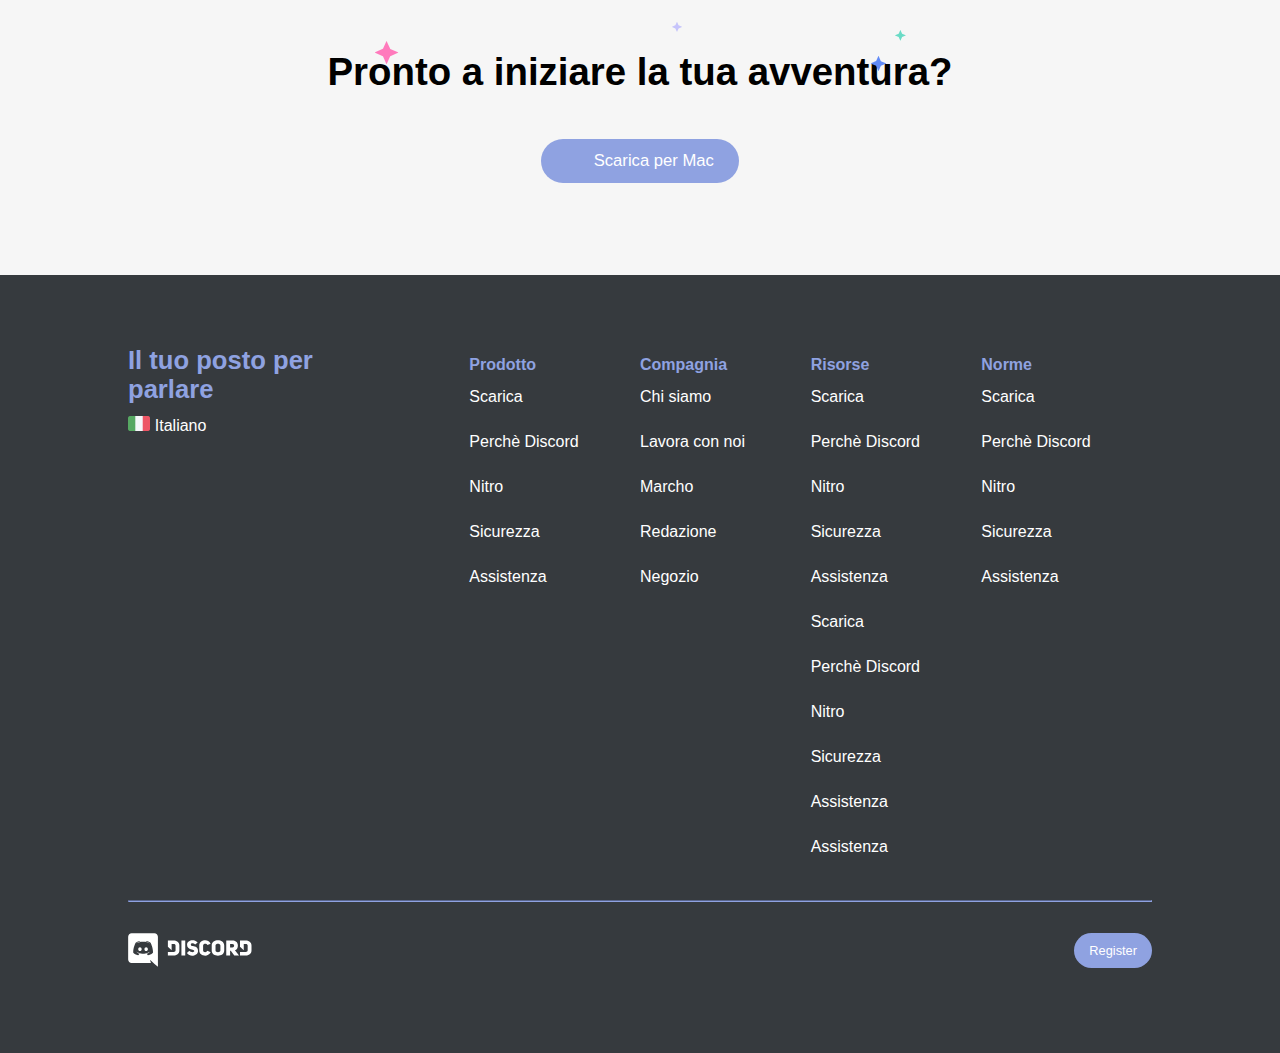
==== commit 105b53be: "Footer - Fine progetto" ====
--- a/index.html
+++ b/index.html
@@ -131,7 +131,7 @@
                     <div class="stars_layover">
                         <img src="img/stars.svg" alt="stars">
                     </div>
-                    <h3>Pronto a iniziare la tua avventura?</h2>
+                    <h2>Pronto a iniziare la tua avventura?</h2>
                     <button class="big download button_style lilac_bg">
                         <a href="">Scarica per Mac</a>
                     </button>
@@ -141,50 +141,189 @@
         </section>
 
         <!-- FOOTER: SITEMAP + REGISTER -->
-        <footer>
-
-            <section class="sitemap container clearfix">
-
-                <div class="big_column float_sx">
-
-                </div>
-
-                <div class="small_column float_sx">
-
-                </div>
-
-                <div class="small_column float_sx">
-
-                </div>
-
-                <div class="small_column float_sx">
-
-                </div>
-
-                <div class="small_column float_sx">
-
-                </div>
-
-            </section>
-
-            <hr>
-
-            <section class="container clearfix">
-
-                <div class="logo float_dx">
-
-                </div>
-
-                <div class="register_box float_sx">
-
-                    <button class="small button_style lilac_bg">
-                        <a href=""></a>
-                    </button>
-
-                </div>
-
-            </section>
-
+        <footer class="darkgray_bg">
+            <div class="container">
+                <div class="footer_top clearfix">
+
+                    <div class="big column float_sx">
+                        <h3 class="lilac_text">
+                            Il tuo posto per parlare
+                        </h3>
+
+                        <div class="chose_lang_box">
+                            <div id="flag_img">
+                                <img src="img/ita.png" alt="Italian Flag">
+                            </div>
+                                <a class="white_text" href="">Italiano</a>
+                                <i class="white_text fas fa-angle-down"></i>
+                        </div>
+
+                        <div class="social_icon_box white_text">
+                            <span><i class="fab fa-twitter"></i></span>
+
+                            <span><i class="fab fa-instagram"></i></span>
+                            
+                            <span><i class="fab fa-facebook-square"></i></span>
+
+                            <span><i class="fab fa-youtube"></i></span>
+                        </div>
+                    </div>
+
+                    <div class="small column float_sx">
+                        <ul>
+                            <li>
+                                <h4 class="lilac_text">Prodotto</h4>
+                            </li>
+
+                            <li>
+                                <a href="">Scarica</a>
+                            </li>
+                                
+                            <li>
+                                <a href="">Perchè Discord</a>
+                            </li>
+
+                            <li>
+                                <a href="">Nitro</a>
+                            </li>
+
+                            <li>
+                                <a href="">Sicurezza</a>
+                            </li>
+
+                            <li>
+                                <a href="">Assistenza</a>
+                            </li>
+                        </ul>
+                    </div>
+
+                    <div class="small column float_sx">
+                        <ul>
+                            <li>
+                                <h4 class="lilac_text">Compagnia</h4>
+                            </li>
+                            
+                            <li>
+                                <a href="">Chi siamo</a>
+                            </li>
+
+                            <li>
+                                <a href="">Lavora con noi</a>
+                            </li>
+
+                            <li>
+                                <a href="">Marcho</a>
+                            </li>
+
+                            <li>
+                                <a href="">Redazione</a>
+                            </li>
+
+                            <li>
+                                <a href="">Negozio</a>
+                            </li>
+                        </ul>
+                    </div>
+
+                    <div class="small column float_sx">
+                        <ul>
+                            <li>
+                                <h4 class="lilac_text">Risorse</h4>
+                            </li>
+
+                            <li>
+                                <a href="">Scarica</a>
+                            </li>
+                                
+                            <li>
+                                <a href="">Perchè Discord</a>
+                            </li>
+
+                            <li>
+                                <a href="">Nitro</a>
+                            </li>
+
+                            <li>
+                                <a href="">Sicurezza</a>
+                            </li>
+
+                            <li>
+                                <a href="">Assistenza</a>
+                            </li>
+
+                            <li>
+                                <a href="">Scarica</a>
+                            </li>
+                                
+                            <li>
+                                <a href="">Perchè Discord</a>
+                            </li>
+
+                            <li>
+                                <a href="">Nitro</a>
+                            </li>
+
+                            <li>
+                                <a href="">Sicurezza</a>
+                            </li>
+
+                            <li>
+                                <a href="">Assistenza</a>
+                            </li>
+
+                            <li>
+                                <a href="">Assistenza</a>
+                            </li>
+                        </ul>
+                    </div>
+
+                    <div class="small column float_sx">
+                        <ul>
+                            <li>
+                                <h4 class="lilac_text">Norme</h4>
+                            </li>
+                            
+                            <li>
+                                <a href="">Scarica</a>
+                            </li>
+                                
+                            <li>
+                                <a href="">Perchè Discord</a>
+                            </li>
+
+                            <li>
+                                <a href="">Nitro</a>
+                            </li>
+
+                            <li>
+                                <a href="">Sicurezza</a>
+                            </li>
+
+                            <li>
+                                <a href="">Assistenza</a>
+                            </li>
+                        </ul>
+                    </div>
+
+                </div>
+                
+                <hr>
+
+                <section class="footer_bottom clearfix">
+
+                    <div class="logo float_sx">
+                        <img src="img/logo.svg" alt="Logo Discord">
+                    </div>
+
+                    <div class="register_box float_dx">
+
+                        <button class="small button_style lilac_bg">
+                            <a href="">Register</a>
+                        </button>
+
+                    </div>
+                </section>
+            </div>
         </footer>
         <!-- / FOOTER -->
     </main>
--- a/css/style.css
+++ b/css/style.css
@@ -14,7 +14,7 @@
     margin: auto;
 }
 
-.clearfix{
+.clearfix:after{
     content: "";
     display: table;
     clear: both;
@@ -48,6 +48,10 @@
 
 .white_text{
     color: white;
+}
+
+.lilac_text{
+    color: #8FA2E1;
 }
 /* / COLORI SFONDI E TESTI */
 
@@ -58,6 +62,11 @@
         border-radius: 25px;
         font-size: 15px;
         border: none;
+        transition: transform .4s;
+    }
+
+    .button_style:hover{
+        transform: scale(1.1);
     }
 
     .button_style > a{
@@ -74,7 +83,7 @@
 
     button.small{
         font-size: 1vw;
-        padding: 4% 4%;
+        padding: 10px 15px;
     }
 
     button.big{
@@ -135,6 +144,10 @@
     header nav ul li a{
         color: white;
         text-decoration: none;
+    }
+
+    header nav ul li a:hover{
+        text-decoration: underline;
     }
     /* / MENU */
 
@@ -255,3 +268,83 @@
 
 /* / BANNER FINALE + CTA */
 
+/* FOOTER */
+
+footer > .container > .footer_top{
+    padding: 7% 0 3%;
+}
+
+footer .big.column{
+    width: calc((100% / 6) * 2);
+    padding-right: 10%;
+}
+
+footer .big.column > h3{
+    font-size: 2vw;
+}
+
+footer .chose_lang_box{
+    padding: 5% 0;
+}
+
+footer #flag_img{
+    display: inline-block;
+}
+
+footer #flag_img > img{
+    height: 15px;
+}
+
+footer .chose_lang_box a{
+    text-decoration: none;
+}
+
+footer .chose_lang_box a:hover{
+    text-decoration: underline;
+}
+
+footer .chose_lang_box > span:first-child{
+    text-align: left;
+}
+
+footer .social_icon_box > span{
+    margin-right: 15px;
+}
+
+/* SMALL COLUMN */
+
+footer .small.column{
+    width: calc(100% / 6);
+    padding-top: 1%;
+}
+
+footer ul > li{
+    list-style: none;
+}
+
+footer ul > li > a{
+    line-height: 5vh;
+    text-decoration: none;
+}
+
+footer ul > li > a:not(.liliac_text){
+    color: white
+}
+
+footer ul > li > a:not(.liliac_text):hover{
+    text-decoration: underline;
+}
+/* / SMALL COLUMN */
+
+footer  hr{
+    border-color: #8FA2E1;
+}
+
+footer section.footer_bottom{
+    padding: 3% 0 8%;
+}
+
+/* / FOOTER */
+
+
+
